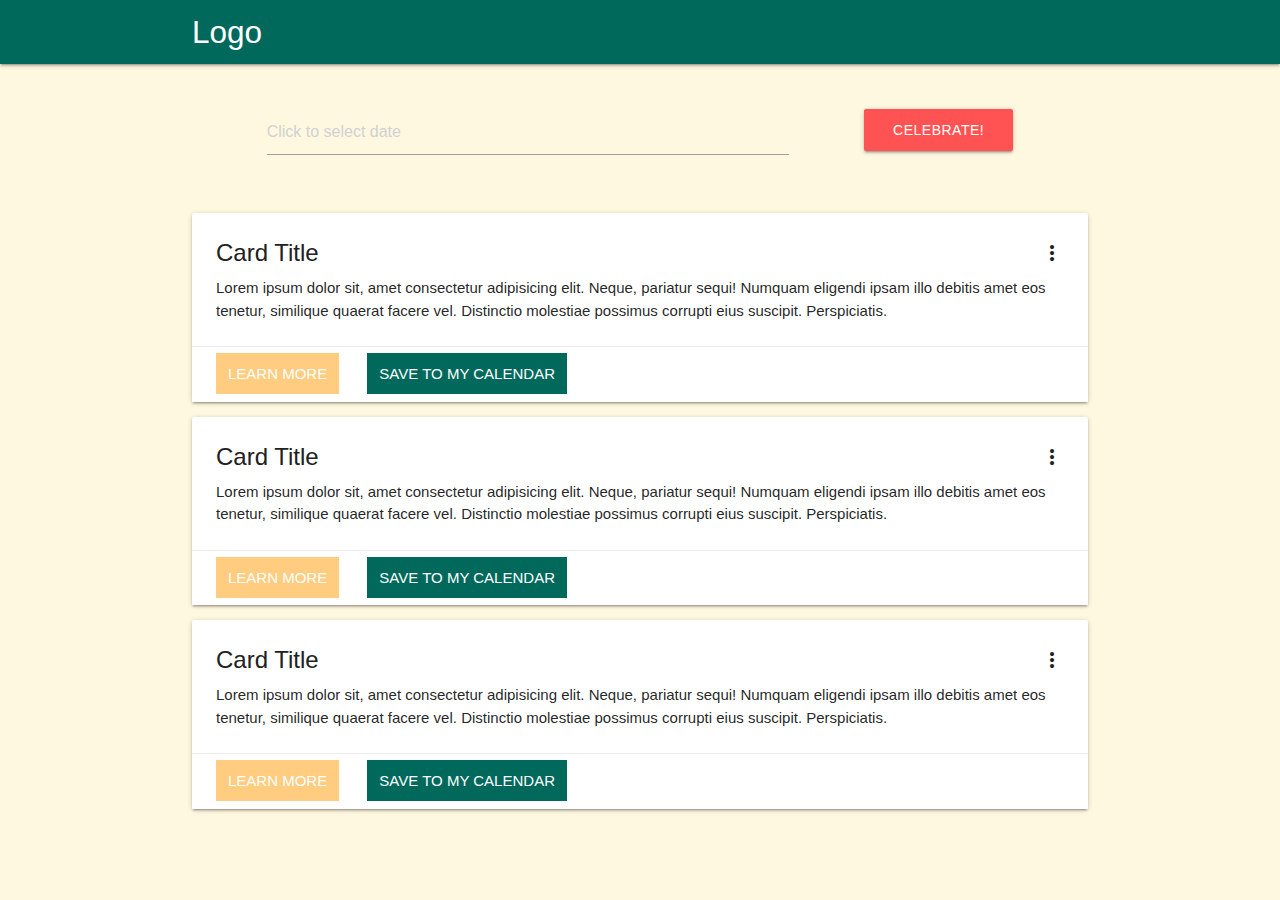
==== assets/index.html @ 676bc65b "built and styled homepage" ====
<!DOCTYPE html>
  <html>
    <head>

      <!--Import Google Icon Font-->
      <link href="https://fonts.googleapis.com/icon?family=Material+Icons" rel="stylesheet">

      <!--Import materialize.css-->
      <link type="text/css" rel="stylesheet" href="assets/css/materialize.min.css"  media="screen,projection"/>

      <!-- Compiled and minified CSS -->
      <link rel="stylesheet" href="https://cdnjs.cloudflare.com/ajax/libs/materialize/1.0.0/css/materialize.min.css">

      <link rel="stylesheet" href="./assets/css/styles.css">
    </head>

    <body class="amber lighten-5">
      
      <!-- Navigation bar container -->
      <nav class="teal darken-3" role="navigation">
        <div class="nav-wrapper container"><a id="logo-container" href="#" class="brand-logo">Logo</a>
    
          <!-- Navigation icons and href text -->
          <!-- <a href="#" class="sidenav-trigger">
            <input type="date" class="material-icons" class="datepicker">date_range</input>
          </a> -->
        </div>
      </nav>
      
      <br>
      
      <div class="container">

        <!-- Datepicker and generate button -->
        <br>
        <div class="row">
          <input type="text" placeholder="Click to select date" class="col s7 offset-s1 datepicker">
          <button class="btn flow-text red accent-2 col s2 offset-s1 hoverable" style="height: 3em;">
            Celebrate!
          </button>
        </div>
        <br>
        <!-- Card -->
        <div class="card sticky-action">
          <div class="card-content">
            <span class="card-title activator grey-text text-darken-4">Card Title<i class="material-icons right">more_vert</i></span>
            <p>Lorem ipsum dolor sit, amet consectetur adipisicing elit. Neque, pariatur sequi! Numquam eligendi ipsam illo debitis amet eos tenetur, similique quaerat facere vel. Distinctio molestiae possimus corrupti eius suscipit. Perspiciatis.</p>
          </div>
          <div class="card-action">
            <a id="learnMore" class="orange lighten-3 white-text col s2 hoverable" style="padding: .8rem" href="#">Learn More</a>
            <a id="saveBtn" class="teal darken-3 white-text col s2 hoverable" style="padding: .8rem;" href="#">Save to My Calendar</a>
          </div>
          <div class="card-reveal">
            <span class="card-title grey-text text-darken-4">Card Title<i class="material-icons right">close</i></span>
            <p>Here is some more information about this product that is only revealed once clicked on.</p>
          </div>
        </div>

        <!-- Card -->
        <div class="card">
          <div class="card-content">
            <span class="card-title activator grey-text text-darken-4">Card Title<i class="material-icons right">more_vert</i></span>
            <p>Lorem ipsum dolor sit, amet consectetur adipisicing elit. Neque, pariatur sequi! Numquam eligendi ipsam illo debitis amet eos tenetur, similique quaerat facere vel. Distinctio molestiae possimus corrupti eius suscipit. Perspiciatis.</p>
          </div>
          <div class="card-action">
            <a id="learnMore" class="orange lighten-3 white-text col s2 hoverable" style="padding: .8rem" href="#">Learn More</a>
            <a id="saveBtn" class="teal darken-3 white-text col s2 hoverable" style="padding: .8rem;" href="#">Save to My Calendar</a>
          </div>
          <div class="card-reveal">
            <span class="card-title grey-text text-darken-4">Card Title<i class="material-icons right">close</i></span>
            <p>Here is some more information about this product that is only revealed once clicked on.</p>
          </div>
        </div>

        <!-- Card -->
        <div class="card">
          <div class="card-content">
            <span class="card-title activator grey-text text-darken-4">Card Title<i class="material-icons right">more_vert</i></span>
            <p>Lorem ipsum dolor sit, amet consectetur adipisicing elit. Neque, pariatur sequi! Numquam eligendi ipsam illo debitis amet eos tenetur, similique quaerat facere vel. Distinctio molestiae possimus corrupti eius suscipit. Perspiciatis.</p>
          </div>
          <div class="card-action">
            <a id="learnMore" class="orange lighten-3 white-text col s2 hoverable" style="padding: .8rem" href="#">Learn More</a>
            <a id="saveBtn" class="teal darken-3 white-text col s2 hoverable" style="padding: .8rem;" href="#">Save to My Calendar</a>
          </div>
          <div class="card-reveal">
            <span class="card-title grey-text text-darken-4">Card Title<i class="material-icons right">close</i></span>
            <p>Here is some more information about this product that is only revealed once clicked on.</p>
          </div>
        </div>
        
      </div>
        
      <!--JavaScript at end of body for optimized loading-->
          <!-- Compiled and minified JavaScript -->
      <script src="https://cdnjs.cloudflare.com/ajax/libs/materialize/1.0.0/js/materialize.min.js"></script>

      <script type="text/javascript" src="assets/js/materialize.min.js"></script>
      <!-- Initializers -->
      <script>
          document.addEventListener('DOMContentLoaded', function() {
          var elems = document.querySelectorAll('.datepicker');
          var instances = M.Datepicker.init(elems, {});
          });
      </script>
    </body>
  </html>
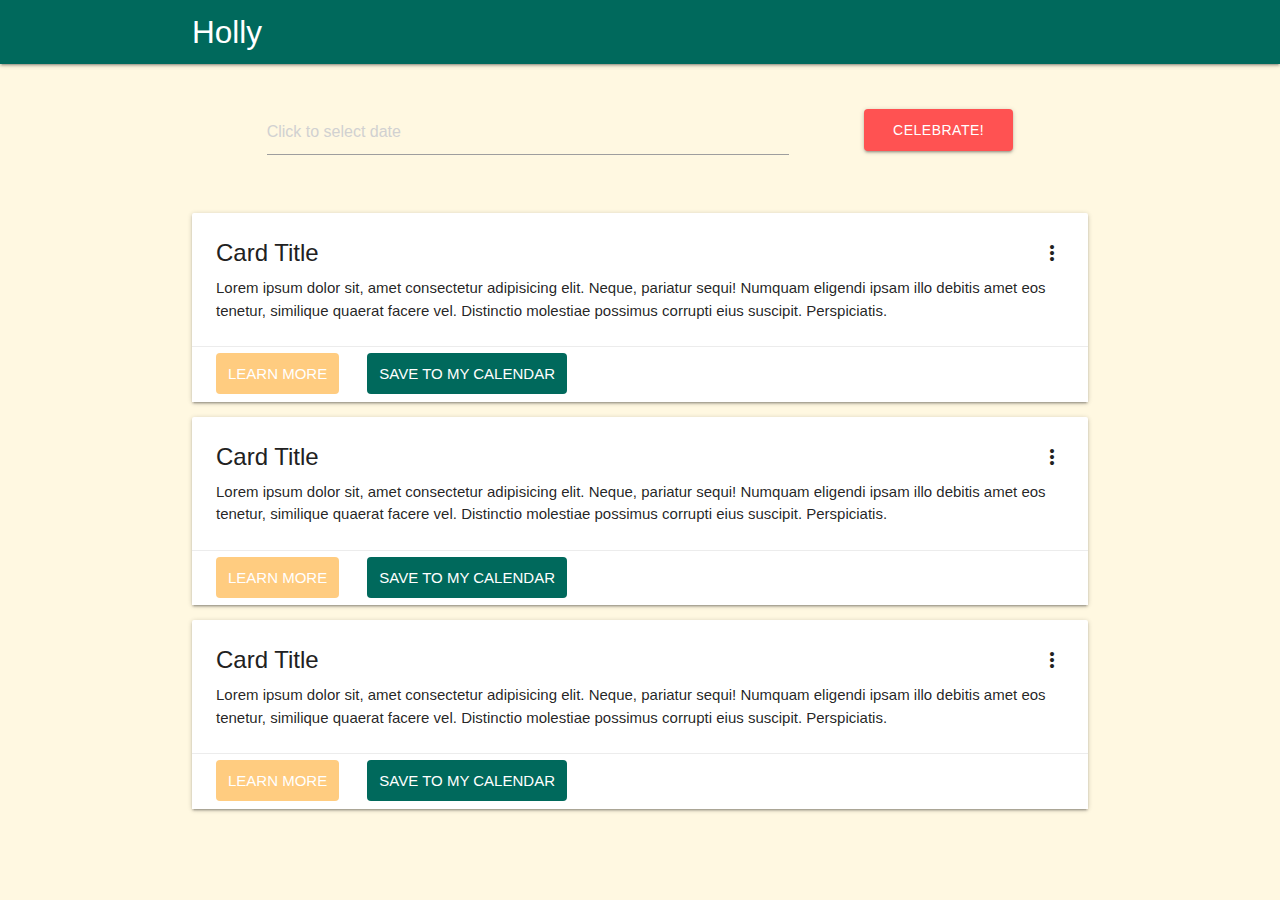
==== commit 30de2cb4: "linked custom style sheet" ====
--- a/assets/index.html
+++ b/assets/index.html
@@ -11,14 +11,14 @@
       <!-- Compiled and minified CSS -->
       <link rel="stylesheet" href="https://cdnjs.cloudflare.com/ajax/libs/materialize/1.0.0/css/materialize.min.css">
 
-      <link rel="stylesheet" href="./assets/css/styles.css">
+      <link rel="stylesheet" href="./css/styles.css">
     </head>
 
     <body class="amber lighten-5">
       
       <!-- Navigation bar container -->
       <nav class="teal darken-3" role="navigation">
-        <div class="nav-wrapper container"><a id="logo-container" href="#" class="brand-logo">Logo</a>
+        <div class="nav-wrapper container"><a id="logo-container" href="#" class="brand-logo">Holly</a>
     
           <!-- Navigation icons and href text -->
           <!-- <a href="#" class="sidenav-trigger">
--- a/assets/css/styles.css
+++ b/assets/css/styles.css
@@ -0,0 +1,15 @@
+/* Custom Stylesheet */
+ .icon-block {
+    padding: 0 15px;
+  }
+  .icon-block .material-icons {
+      font-size: inherit;
+  }
+  
+  .btn {
+    border-radius: 4px;
+  }
+  
+  a {
+    border-radius: 4px;
+  }